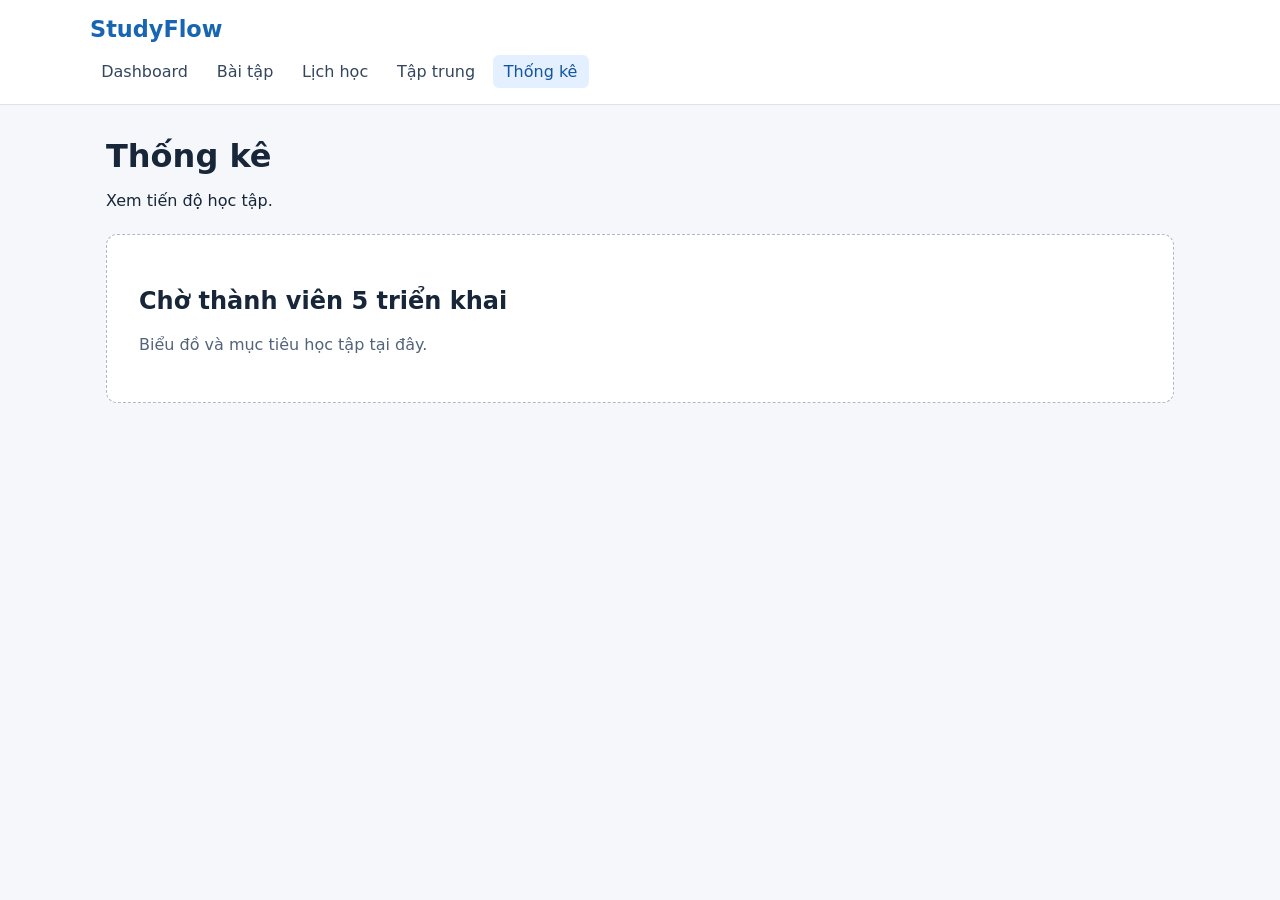
==== pages/analytics.html @ e75febb8 "chore: scaffold five StudyFlow modules" ====
<!doctype html>
<html lang="vi">
<head>
  <meta charset="utf-8">
  <meta name="viewport" content="width=device-width, initial-scale=1">
  <title>Thống kê | StudyFlow</title>
  <link rel="stylesheet" href="../css/global.css">
  <link rel="stylesheet" href="../css/analytics.css">
  <script src="../js/storage.js" defer></script>
  <script src="../js/analytics.js" defer></script>
</head>
<body>
  <header class="site-header">
    <a class="brand" href="../index.html">StudyFlow</a>
    <nav class="site-nav" aria-label="Điều hướng chính">
      <a href="../index.html">Dashboard</a>
      <a href="tasks.html">Bài tập</a>
      <a href="calendar.html">Lịch học</a>
      <a href="pomodoro.html">Tập trung</a>
      <a href="analytics.html" aria-current="page">Thống kê</a>
    </nav>
  </header>
  <main>
    <h1>Thống kê</h1>
    <p>Xem tiến độ học tập.</p>
    <section class="placeholder" aria-label="Nội dung Thống kê">
      <h2>Chờ thành viên 5 triển khai</h2>
      <p>Biểu đồ và mục tiêu học tập tại đây.</p>
    </section>
  </main>
</body>
</html>
---- css/global.css ----
:root { font-family: system-ui, sans-serif; color: #172638; background: #f5f7fb; }
* { box-sizing: border-box; }
body { margin: 0; }
.site-header { background: #fff; border-bottom: 1px solid #dbe2ec; padding: 1rem max(1rem, calc((100vw - 1100px) / 2)); }
.brand { color: #1765b3; font-size: 1.4rem; font-weight: 700; text-decoration: none; }
.site-nav { display: flex; flex-wrap: wrap; gap: .4rem; margin-top: .8rem; }
.site-nav a { color: #33465e; padding: .45rem .7rem; text-decoration: none; border-radius: .4rem; }
.site-nav a:hover, .site-nav a[aria-current="page"] { background: #e4efff; color: #12569d; }
main { max-width: 1100px; margin: 2rem auto; padding: 0 1rem; }
h1 { margin-bottom: .3rem; }
.placeholder { background: #fff; border: 1px dashed #aab9cc; border-radius: .7rem; margin-top: 1.5rem; padding: 2rem; }
.placeholder p { color: #52637a; }
---- css/analytics.css ----
/* Giao diện Thống kê – thành viên 5 */
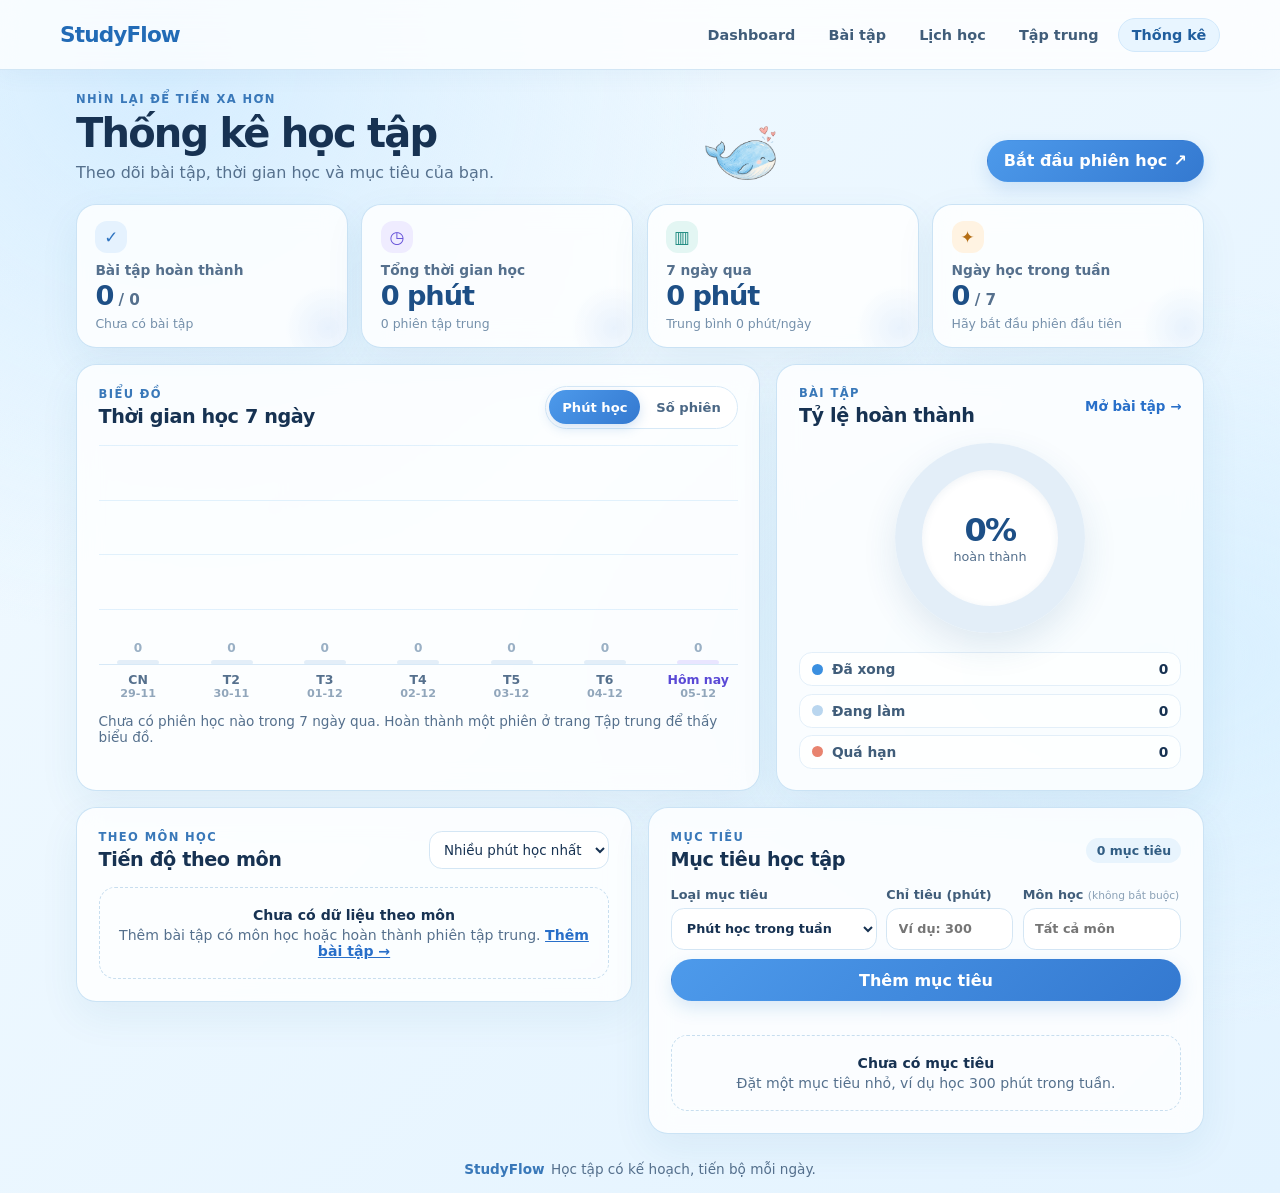
==== commit bca701ff: "feat(analytics): add study statistics, 7-day chart, subject progress and goals - Stat cards: complet" ====
--- a/pages/analytics.html
+++ b/pages/analytics.html
@@ -3,10 +3,18 @@
 <head>
   <meta charset="utf-8">
   <meta name="viewport" content="width=device-width, initial-scale=1">
-  <title>Thống kê | StudyFlow</title>
-  <link rel="stylesheet" href="../css/global.css">
-  <link rel="stylesheet" href="../css/analytics.css">
+  <meta name="description" content="Thống kê bài tập đã hoàn thành, tổng thời gian học, biểu đồ 7 ngày, tiến độ theo môn và mục tiêu học tập trong StudyFlow.">
+  <meta name="theme-color" content="#eaf6ff">
+  <meta property="og:type" content="website">
+  <meta property="og:site_name" content="StudyFlow">
+  <meta property="og:title" content="Thống kê học tập | StudyFlow">
+  <meta property="og:description" content="Theo dõi bài tập hoàn thành, thời gian học 7 ngày, tiến độ theo môn và mục tiêu học tập.">
+  <title>Thống kê học tập | StudyFlow</title>
+  <link rel="icon" href="../assets/favicon.svg" type="image/svg+xml">
+  <link rel="stylesheet" href="../css/global.css?v=3">
+  <link rel="stylesheet" href="../css/analytics.css?v=1">
   <script src="../js/storage.js" defer></script>
+  <script src="../js/common.js" defer></script>
   <script src="../js/analytics.js" defer></script>
 </head>
 <body>
@@ -17,16 +25,118 @@
       <a href="tasks.html">Bài tập</a>
       <a href="calendar.html">Lịch học</a>
       <a href="pomodoro.html">Tập trung</a>
-      <a href="analytics.html" aria-current="page">Thống kê</a>
+      <a href="analytics.html">Thống kê</a>
     </nav>
   </header>
-  <main>
-    <h1>Thống kê</h1>
-    <p>Xem tiến độ học tập.</p>
-    <section class="placeholder" aria-label="Nội dung Thống kê">
-      <h2>Chờ thành viên 5 triển khai</h2>
-      <p>Biểu đồ và mục tiêu học tập tại đây.</p>
+  <main class="analytics-page">
+    <section class="module-heading" aria-labelledby="analytics-title">
+      <div><p class="module-eyebrow">NHÌN LẠI ĐỂ TIẾN XA HƠN</p><h1 id="analytics-title">Thống kê học tập</h1><p id="analytics-subtitle">Theo dõi bài tập, thời gian học và mục tiêu của bạn.</p></div>
+      <img class="studyflow-sketch" src="../images/whale-pencil.png" alt="" width="900" height="698" decoding="async">
+      <a class="module-link" href="pomodoro.html">Bắt đầu phiên học <span aria-hidden="true">↗</span></a>
     </section>
+
+    <section class="analytics-stats" aria-label="Chỉ số chính">
+      <article class="analytics-stat">
+        <span class="analytics-stat-icon" aria-hidden="true">✓</span>
+        <p>Bài tập hoàn thành</p>
+        <strong><span id="stat-completed">0</span><small id="stat-total"> / 0</small></strong>
+        <span class="analytics-stat-note" id="stat-completed-note">Chưa có bài tập</span>
+      </article>
+      <article class="analytics-stat">
+        <span class="analytics-stat-icon analytics-stat-icon--violet" aria-hidden="true">◷</span>
+        <p>Tổng thời gian học</p>
+        <strong id="stat-total-minutes">0 phút</strong>
+        <span class="analytics-stat-note" id="stat-session-note">0 phiên tập trung</span>
+      </article>
+      <article class="analytics-stat">
+        <span class="analytics-stat-icon analytics-stat-icon--teal" aria-hidden="true">▥</span>
+        <p>7 ngày qua</p>
+        <strong id="stat-week-minutes">0 phút</strong>
+        <span class="analytics-stat-note" id="stat-week-note">Trung bình 0 phút/ngày</span>
+      </article>
+      <article class="analytics-stat">
+        <span class="analytics-stat-icon analytics-stat-icon--amber" aria-hidden="true">✦</span>
+        <p>Ngày học trong tuần</p>
+        <strong><span id="stat-active-days">0</span><small> / 7</small></strong>
+        <span class="analytics-stat-note" id="stat-active-note">Hãy bắt đầu phiên đầu tiên</span>
+      </article>
+    </section>
+
+    <div class="analytics-grid analytics-grid--top">
+      <section class="analytics-panel" aria-labelledby="chart-title">
+        <div class="analytics-panel-heading">
+          <div><p class="module-eyebrow">BIỂU ĐỒ</p><h2 id="chart-title">Thời gian học 7 ngày</h2></div>
+          <div class="segmented" role="group" aria-label="Chọn chỉ số biểu đồ">
+            <button type="button" class="segmented-button" id="chart-metric-minutes" data-metric="minutes" aria-pressed="true">Phút học</button>
+            <button type="button" class="segmented-button" id="chart-metric-sessions" data-metric="sessions" aria-pressed="false">Số phiên</button>
+          </div>
+        </div>
+        <ol class="week-chart" id="week-chart" aria-describedby="chart-summary"></ol>
+        <ol class="week-chart-labels" id="week-chart-labels" aria-hidden="true"></ol>
+        <p class="chart-summary" id="chart-summary" aria-live="polite"></p>
+      </section>
+
+      <section class="analytics-panel completion-panel" aria-labelledby="completion-title">
+        <div class="analytics-panel-heading">
+          <div><p class="module-eyebrow">BÀI TẬP</p><h2 id="completion-title">Tỷ lệ hoàn thành</h2></div>
+          <a class="analytics-text-link" href="tasks.html">Mở bài tập <span aria-hidden="true">→</span></a>
+        </div>
+        <div class="completion-body">
+          <div class="completion-ring" id="completion-ring" role="img" aria-label="Chưa có bài tập">
+            <div class="completion-ring-center"><strong id="completion-rate">0%</strong><span>hoàn thành</span></div>
+          </div>
+          <ul class="completion-legend">
+            <li><span class="legend-dot legend-dot--done" aria-hidden="true"></span>Đã xong<strong id="legend-completed">0</strong></li>
+            <li><span class="legend-dot legend-dot--pending" aria-hidden="true"></span>Đang làm<strong id="legend-pending">0</strong></li>
+            <li><span class="legend-dot legend-dot--overdue" aria-hidden="true"></span>Quá hạn<strong id="legend-overdue">0</strong></li>
+          </ul>
+        </div>
+      </section>
+    </div>
+
+    <div class="analytics-grid">
+      <section class="analytics-panel" aria-labelledby="subjects-title">
+        <div class="analytics-panel-heading">
+          <div><p class="module-eyebrow">THEO MÔN HỌC</p><h2 id="subjects-title">Tiến độ theo môn</h2></div>
+          <label class="subject-sort"><span class="sr-only">Sắp xếp môn học</span>
+            <select id="subject-sort">
+              <option value="minutes">Nhiều phút học nhất</option>
+              <option value="tasks">Nhiều bài tập nhất</option>
+              <option value="progress">Tiến độ thấp nhất</option>
+              <option value="name">Tên môn A–Z</option>
+            </select>
+          </label>
+        </div>
+        <ul class="subject-list" id="subject-list" aria-live="polite"></ul>
+      </section>
+
+      <section class="analytics-panel" aria-labelledby="goals-title">
+        <div class="analytics-panel-heading">
+          <div><p class="module-eyebrow">MỤC TIÊU</p><h2 id="goals-title">Mục tiêu học tập</h2></div>
+          <span class="goal-count" id="goal-count">0 mục tiêu</span>
+        </div>
+        <form id="goal-form" class="goal-form" novalidate>
+          <label for="goal-type"><span>Loại mục tiêu</span>
+            <select id="goal-type" name="type">
+              <option value="weekly-minutes">Phút học trong tuần</option>
+              <option value="daily-minutes">Phút học hôm nay</option>
+              <option value="completed-tasks">Số bài tập hoàn thành</option>
+            </select>
+          </label>
+          <label for="goal-target"><span id="goal-target-label">Chỉ tiêu (phút)</span>
+            <input id="goal-target" name="target" type="number" min="1" max="10000" step="1" inputmode="numeric" required placeholder="Ví dụ: 300">
+          </label>
+          <label for="goal-subject"><span>Môn học <small>(không bắt buộc)</small></span>
+            <input id="goal-subject" name="subject" type="text" maxlength="60" list="goal-subject-options" autocomplete="off" placeholder="Tất cả môn">
+            <datalist id="goal-subject-options"></datalist>
+          </label>
+          <button class="button-primary" id="goal-submit" type="submit">Thêm mục tiêu</button>
+        </form>
+        <p id="goal-feedback" class="goal-feedback" aria-live="polite"></p>
+        <ul class="goal-list" id="goal-list" aria-label="Danh sách mục tiêu"></ul>
+      </section>
+    </div>
   </main>
+  <footer class="site-footer"><strong>StudyFlow</strong><span>Học tập có kế hoạch, tiến bộ mỗi ngày.</span></footer>
 </body>
 </html>
--- a/css/global.css
+++ b/css/global.css
@@ -1,12 +1,56 @@
-:root { font-family: system-ui, sans-serif; color: #172638; background: #f5f7fb; }
+:root {
+  color-scheme: light;
+  font-family: Inter, ui-sans-serif, system-ui, -apple-system, BlinkMacSystemFont, "Segoe UI", sans-serif;
+  color: #173252;
+  background: #eaf6ff;
+  font-synthesis: none;
+  text-rendering: optimizeLegibility;
+  --sky-50: #f5fbff;
+  --sky-100: #e7f4ff;
+  --sky-200: #cfe8fb;
+  --sky-500: #438be8;
+  --sky-600: #286fc9;
+  --ink: #173252;
+  --muted: #55708d;
+  --line: #d7e9f7;
+  --surface: rgb(255 255 255 / 82%);
+  --radius: 1.25rem;
+}
 * { box-sizing: border-box; }
-body { margin: 0; }
-.site-header { background: #fff; border-bottom: 1px solid #dbe2ec; padding: 1rem max(1rem, calc((100vw - 1100px) / 2)); }
-.brand { color: #1765b3; font-size: 1.4rem; font-weight: 700; text-decoration: none; }
-.site-nav { display: flex; flex-wrap: wrap; gap: .4rem; margin-top: .8rem; }
-.site-nav a { color: #33465e; padding: .45rem .7rem; text-decoration: none; border-radius: .4rem; }
-.site-nav a:hover, .site-nav a[aria-current="page"] { background: #e4efff; color: #12569d; }
-main { max-width: 1100px; margin: 2rem auto; padding: 0 1rem; }
-h1 { margin-bottom: .3rem; }
-.placeholder { background: #fff; border: 1px dashed #aab9cc; border-radius: .7rem; margin-top: 1.5rem; padding: 2rem; }
-.placeholder p { color: #52637a; }
+body { min-width: 320px; min-height: 100vh; margin: 0; background: radial-gradient(ellipse at 12% 5%, #d5edff 0, transparent 36%), radial-gradient(ellipse at 90% 55%, #d9f0ff 0, transparent 40%), linear-gradient(135deg, #f2faff, #e3f3ff); color: var(--ink); }
+button, input, select { font: inherit; }
+button, a, select { -webkit-tap-highlight-color: transparent; }
+a { color: var(--sky-600); }
+:focus-visible { outline: 3px solid #65a8ef; outline-offset: 3px; }
+.site-header { position: relative; z-index: 5; display: flex; min-height: 70px; align-items: center; justify-content: space-between; gap: 1rem; border-bottom: 1px solid rgb(202 226 244 / 85%); padding: .7rem max(1rem, calc((100vw - 1160px) / 2)); background: rgb(255 255 255 / 78%); box-shadow: 0 5px 24px rgb(50 106 154 / 5%); backdrop-filter: blur(16px); }
+.brand { color: #226bb6; font-size: 1.35rem; font-weight: 800; letter-spacing: -.04em; text-decoration: none; }
+.site-nav { display: flex; flex-wrap: wrap; justify-content: flex-end; gap: .35rem; margin: 0; }
+.site-nav a { border: 1px solid transparent; border-radius: 999px; padding: .5rem .8rem; color: #405d7a; font-size: .9rem; font-weight: 650; text-decoration: none; transition: background .18s ease, color .18s ease; }
+.site-nav a:hover, .site-nav a[aria-current="page"] { border-color: #d1e8fb; background: #e8f5ff; color: #205e9e; }
+main { max-width: 1160px; margin: 1rem auto; padding: 0 1rem; }
+.module-heading { display: flex; align-items: end; justify-content: space-between; gap: 1rem; margin-bottom: 1.4rem; }
+.module-heading .studyflow-sketch { width: 84px; height: 58px; flex: 0 0 auto; object-fit: contain; }
+.module-heading h1 { margin: .25rem 0; font-size: clamp(1.8rem, 4vw, 2.5rem); letter-spacing: -.045em; }
+.module-heading p:last-child { margin: .4rem 0 0; color: var(--muted); }
+.module-eyebrow { margin: 0; color: #3978b9; font-size: .72rem; font-weight: 800; letter-spacing: .12em; }
+.module-link, .button-primary, .button-quiet, .icon-button { display: inline-flex; min-height: 42px; align-items: center; justify-content: center; gap: .4rem; border: 1px solid var(--line); border-radius: 999px; padding: .65rem 1rem; font-weight: 700; text-decoration: none; cursor: pointer; }
+.module-link, .button-primary { border-color: transparent; color: #fff; background: linear-gradient(135deg, #4d9aeb, #3479d0); box-shadow: 0 7px 18px rgb(53 127 204 / 18%); }
+.button-quiet, .icon-button { color: #315c83; background: rgb(255 255 255 / 78%); }
+.icon-button { width: 42px; padding: .5rem; font-size: 1.3rem; }
+.site-footer { display: flex; flex-wrap: wrap; justify-content: center; gap: .4rem; padding: .7rem 1rem 1rem; color: var(--muted); font-size: .85rem; }
+.site-footer strong { color: #3978b9; }
+.sr-only { position: absolute; width: 1px; height: 1px; overflow: hidden; clip: rect(0, 0, 0, 0); white-space: nowrap; clip-path: inset(50%); }
+@media (max-width: 700px) {
+  .site-header { align-items: flex-start; flex-direction: column; gap: .45rem; padding: .8rem 1rem; }
+  .site-nav { justify-content: flex-start; gap: .2rem; }
+  .site-nav a { padding: .45rem .65rem; font-size: .84rem; }
+  main { margin: 1.25rem auto; }
+  .module-heading { align-items: flex-start; flex-direction: column; }
+  .module-heading .studyflow-sketch { align-self: center; width: 68px; height: 46px; }
+}
+@media (min-width: 1000px) and (max-height: 760px) {
+  .site-header { min-height: 60px; padding-block: .4rem; }
+  main { margin-block: .55rem; }
+  .site-footer { padding-block: .25rem .55rem; }
+}
+@media (prefers-reduced-motion: reduce) { *, *::before, *::after { scroll-behavior: auto !important; transition-duration: .01ms !important; animation-duration: .01ms !important; animation-iteration-count: 1 !important; } }
--- a/css/analytics.css
+++ b/css/analytics.css
@@ -1 +1,156 @@
-/* Giao diện Thống kê – thành viên 5 */
+/* Giao diện Thống kê – thành viên 5 (Vũ Trường Giang) */
+.analytics-page {
+  --done: #3a8fe0;
+  --done-2: #5fb2f2;
+  --pending: #b9d6ef;
+  --overdue: #e8836f;
+  --violet: #7c6cf0;
+  --teal: #2fa59a;
+  --amber: #d48a2c;
+  padding-top: .4rem;
+}
+
+/* Thẻ chỉ số */
+.analytics-stats { display: grid; grid-template-columns: repeat(4, minmax(0, 1fr)); gap: .85rem; margin-bottom: 1rem; }
+.analytics-stat, .analytics-panel { border: 1px solid rgb(198 224 244 / 90%); border-radius: var(--radius); background: var(--surface); box-shadow: 0 14px 40px rgb(34 94 143 / 7%); backdrop-filter: blur(12px); }
+.analytics-stat { position: relative; overflow: hidden; padding: 1rem 1.15rem; animation: analytics-rise .45s ease both; transition: transform .2s ease, box-shadow .2s ease; }
+.analytics-stat:nth-child(2) { animation-delay: .05s; }
+.analytics-stat:nth-child(3) { animation-delay: .1s; }
+.analytics-stat:nth-child(4) { animation-delay: .15s; }
+.analytics-stat:hover { transform: translateY(-2px); box-shadow: 0 18px 44px rgb(34 94 143 / 12%); }
+.analytics-stat::after { position: absolute; right: -1.6rem; bottom: -1.6rem; width: 5.5rem; height: 5.5rem; border-radius: 50%; background: radial-gradient(circle, rgb(67 139 232 / 10%), transparent 70%); content: ""; }
+.analytics-stat-icon { display: inline-grid; width: 2rem; height: 2rem; place-items: center; border-radius: .75rem; color: #2f74c0; background: #e5f2fe; font-size: 1.05rem; font-weight: 800; }
+.analytics-stat-icon--violet { color: #6450d8; background: #efecff; }
+.analytics-stat-icon--teal { color: #1f8a80; background: #e3f6f3; }
+.analytics-stat-icon--amber { color: #b56f16; background: #fff3e2; }
+.analytics-stat > p { margin: .55rem 0 .15rem; color: var(--muted); font-size: .86rem; font-weight: 650; }
+.analytics-stat > strong { display: block; color: #1d4f86; font-size: 1.7rem; letter-spacing: -.04em; line-height: 1.15; font-variant-numeric: tabular-nums; }
+.analytics-stat > strong small { color: var(--muted); font-size: .95rem; font-weight: 650; letter-spacing: 0; }
+.analytics-stat-note { display: block; margin-top: .25rem; color: #7590ab; font-size: .78rem; }
+
+/* Lưới và khung */
+.analytics-grid { display: grid; grid-template-columns: repeat(2, minmax(0, 1fr)); align-items: start; gap: 1rem; margin-bottom: 1rem; }
+.analytics-grid--top { grid-template-columns: minmax(0, 1.6fr) minmax(260px, 1fr); align-items: stretch; }
+.analytics-panel { min-width: 0; padding: clamp(1rem, 2vw, 1.35rem); animation: analytics-rise .5s .1s ease both; }
+.analytics-panel-heading { display: flex; flex-wrap: wrap; align-items: center; justify-content: space-between; gap: .75rem; margin-bottom: 1rem; }
+.analytics-panel-heading h2 { margin: .25rem 0 0; font-size: 1.2rem; letter-spacing: -.02em; }
+.analytics-text-link { color: var(--sky-600); font-size: .84rem; font-weight: 700; text-decoration: none; }
+.analytics-text-link:hover { text-decoration: underline; }
+
+/* Nút chọn chỉ số */
+.segmented { display: inline-flex; gap: .2rem; border: 1px solid var(--line); border-radius: 999px; padding: .2rem; background: rgb(255 255 255 / 80%); }
+.segmented-button { min-height: 34px; border: 0; border-radius: 999px; padding: .35rem .8rem; color: #4a6785; background: transparent; font-size: .82rem; font-weight: 700; cursor: pointer; transition: background .18s ease, color .18s ease; }
+.segmented-button:hover { color: #205e9e; }
+.segmented-button[aria-pressed="true"] { color: #fff; background: linear-gradient(135deg, #4d9aeb, #3479d0); box-shadow: 0 4px 12px rgb(53 127 204 / 22%); }
+
+/* Biểu đồ 7 ngày */
+.week-chart { position: relative; display: grid; grid-template-columns: repeat(7, minmax(0, 1fr)); align-items: end; gap: clamp(.35rem, 1.4vw, .9rem); height: 220px; margin: 0; border-bottom: 1px solid var(--line); padding: 1.4rem 0 0; list-style: none; background: repeating-linear-gradient(to top, transparent 0, transparent calc(25% - 1px), rgb(207 232 251 / 60%) calc(25% - 1px), rgb(207 232 251 / 60%) 25%); }
+.week-chart-item { display: flex; height: 100%; flex-direction: column; align-items: center; justify-content: flex-end; gap: .3rem; }
+.week-chart-value { color: #315c83; font-size: .76rem; font-weight: 750; font-variant-numeric: tabular-nums; }
+.week-chart-bar { width: min(100%, 2.6rem); height: var(--bar, 0%); min-height: 4px; border-radius: .7rem .7rem .3rem .3rem; background: linear-gradient(180deg, var(--done-2), var(--done)); box-shadow: 0 8px 18px rgb(58 143 224 / 22%); transform-origin: bottom; animation: analytics-bar .6s cubic-bezier(.2, .8, .2, 1) both; transition: height .4s ease, filter .18s ease; }
+.week-chart-item:nth-child(2) .week-chart-bar { animation-delay: .04s; }
+.week-chart-item:nth-child(3) .week-chart-bar { animation-delay: .08s; }
+.week-chart-item:nth-child(4) .week-chart-bar { animation-delay: .12s; }
+.week-chart-item:nth-child(5) .week-chart-bar { animation-delay: .16s; }
+.week-chart-item:nth-child(6) .week-chart-bar { animation-delay: .2s; }
+.week-chart-item:nth-child(7) .week-chart-bar { animation-delay: .24s; }
+.week-chart-item.is-empty .week-chart-bar { background: #e3eef8; box-shadow: none; }
+.week-chart-item.is-empty .week-chart-value { color: #9ab0c5; }
+.week-chart-item.is-today .week-chart-bar { background: linear-gradient(180deg, #8b7ff5, var(--violet)); box-shadow: 0 8px 18px rgb(124 108 240 / 28%); }
+.week-chart-item.is-today.is-empty .week-chart-bar { background: #e9e5ff; box-shadow: none; }
+.week-chart-item:hover .week-chart-bar { filter: brightness(1.07) saturate(1.1); }
+.week-chart-labels { display: grid; grid-template-columns: repeat(7, minmax(0, 1fr)); gap: clamp(.35rem, 1.4vw, .9rem); margin: .45rem 0 0; padding: 0; list-style: none; }
+.week-chart-labels li { display: grid; color: var(--muted); font-size: .78rem; font-weight: 700; text-align: center; }
+.week-chart-labels li small { color: #91a6bb; font-size: .7rem; font-weight: 600; }
+.week-chart-labels li.is-today { color: #5a49d6; }
+.chart-summary { min-height: 1.2em; margin: .85rem 0 0; color: var(--muted); font-size: .85rem; }
+.chart-summary strong { color: var(--ink); }
+
+/* Vòng hoàn thành */
+.completion-panel { display: flex; flex-direction: column; }
+.completion-body { display: flex; flex: 1; flex-direction: column; align-items: center; justify-content: center; gap: 1.2rem; }
+.completion-ring { --done-deg: 0deg; --pending-deg: 0deg; --overdue-deg: 0deg; --a: var(--done-deg); --b: calc(var(--done-deg) + var(--pending-deg)); --c: calc(var(--b) + var(--overdue-deg)); position: relative; display: grid; width: min(190px, 60vw); aspect-ratio: 1; place-items: center; border-radius: 50%; background: conic-gradient(var(--done) 0 var(--a), var(--pending) var(--a) var(--b), var(--overdue) var(--b) var(--c), #e3eef8 var(--c) 360deg); box-shadow: 0 14px 34px rgb(34 94 143 / 12%); animation: analytics-spin-in .7s cubic-bezier(.2, .8, .2, 1) both; }
+.completion-ring.is-empty { background: conic-gradient(#e3eef8 0 360deg); }
+.completion-ring-center { display: grid; width: 72%; aspect-ratio: 1; place-content: center; border-radius: 50%; background: #fff; box-shadow: inset 0 2px 8px rgb(34 94 143 / 8%); text-align: center; }
+.completion-ring-center strong { color: #1d4f86; font-size: 2rem; letter-spacing: -.05em; font-variant-numeric: tabular-nums; }
+.completion-ring-center span { color: var(--muted); font-size: .8rem; }
+.completion-legend { display: grid; width: 100%; gap: .45rem; margin: 0; padding: 0; list-style: none; }
+.completion-legend li { display: flex; align-items: center; gap: .55rem; border: 1px solid #e3eff9; border-radius: .8rem; padding: .5rem .75rem; color: #405d7a; background: rgb(255 255 255 / 70%); font-size: .86rem; font-weight: 600; }
+.completion-legend strong { margin-left: auto; color: var(--ink); font-variant-numeric: tabular-nums; }
+.legend-dot { width: .7rem; height: .7rem; flex: 0 0 auto; border-radius: 50%; }
+.legend-dot--done { background: var(--done); }
+.legend-dot--pending { background: var(--pending); }
+.legend-dot--overdue { background: var(--overdue); }
+
+/* Tiến độ theo môn */
+.subject-sort select { min-height: 38px; border: 1px solid #d4e6f4; border-radius: .8rem; padding: .4rem .65rem; color: var(--ink); background: #fff; font-size: .84rem; }
+.subject-list, .goal-list { display: grid; gap: .65rem; margin: 0; padding: 0; list-style: none; }
+.subject-item { display: grid; gap: .5rem; border: 1px solid #dfedf8; border-radius: 1rem; padding: .8rem .9rem; background: rgb(255 255 255 / 78%); transition: border-color .18s ease, transform .18s ease; }
+.subject-item:hover { border-color: #c4def3; transform: translateX(2px); }
+.subject-row { display: flex; align-items: baseline; justify-content: space-between; gap: .75rem; }
+.subject-name { display: flex; min-width: 0; align-items: center; gap: .5rem; margin: 0; font-size: .95rem; }
+.subject-name span:last-child { overflow: hidden; text-overflow: ellipsis; white-space: nowrap; }
+.subject-swatch { width: .65rem; height: .65rem; flex: 0 0 auto; border-radius: .25rem; background: var(--swatch, var(--done)); }
+.subject-minutes { flex: 0 0 auto; color: #315c83; font-size: .82rem; font-weight: 750; font-variant-numeric: tabular-nums; }
+.subject-meta { display: flex; flex-wrap: wrap; justify-content: space-between; gap: .3rem .75rem; margin: 0; color: var(--muted); font-size: .78rem; }
+.progress-track { overflow: hidden; height: .5rem; border-radius: 999px; background: #e7f1fa; }
+.progress-fill { display: block; width: 0; height: 100%; border-radius: inherit; background: linear-gradient(90deg, var(--swatch, var(--done)), color-mix(in srgb, var(--swatch, var(--done)) 65%, #fff)); transform-origin: left; animation: analytics-grow .7s cubic-bezier(.2, .8, .2, 1) both; }
+
+/* Mục tiêu */
+.goal-count { border-radius: 999px; padding: .3rem .65rem; color: #315d83; background: #e8f4fd; font-size: .78rem; font-weight: 700; }
+.goal-form { display: grid; grid-template-columns: minmax(0, 1.3fr) minmax(0, .8fr) minmax(0, 1fr); align-items: end; gap: .6rem; }
+.goal-form label { display: grid; gap: .35rem; color: #405d7a; font-size: .8rem; font-weight: 650; }
+.goal-form small { color: #8aa0b6; font-weight: 500; }
+.goal-form input, .goal-form select { width: 100%; min-height: 42px; border: 1px solid #d4e6f4; border-radius: .8rem; padding: .55rem .7rem; color: var(--ink); background: #fff; }
+.goal-form input[aria-invalid="true"] { border-color: #e8a395; background: #fff9f7; }
+.goal-form .button-primary { grid-column: 1 / -1; transition: transform .18s ease, box-shadow .18s ease; }
+.goal-form .button-primary:hover { transform: translateY(-1px); box-shadow: 0 10px 22px rgb(53 127 204 / 26%); }
+.goal-feedback { min-height: 1.2em; margin: .55rem 0; color: #a6473d; font-size: .84rem; }
+.goal-feedback.is-success { color: #23784b; }
+.goal-item { display: grid; grid-template-columns: auto minmax(0, 1fr) auto; align-items: center; gap: .75rem; border: 1px solid #dfedf8; border-radius: 1rem; padding: .8rem .85rem; background: rgb(255 255 255 / 78%); animation: analytics-rise .35s ease both; }
+.goal-item.is-achieved { border-color: #bfe5cf; background: linear-gradient(110deg, #f1fbf5, rgb(255 255 255 / 85%)); }
+.goal-ring { --pct: 0; display: grid; width: 2.9rem; height: 2.9rem; place-items: center; border-radius: 50%; background: conic-gradient(var(--done) calc(var(--pct) * 1%), #e5f0fa 0); }
+.goal-ring span { display: grid; width: 76%; height: 76%; place-items: center; border-radius: 50%; color: #1d4f86; background: #fff; font-size: .7rem; font-weight: 800; font-variant-numeric: tabular-nums; }
+.goal-item.is-achieved .goal-ring { background: conic-gradient(#2fa36b calc(var(--pct) * 1%), #e1f3e9 0); }
+.goal-item.is-achieved .goal-ring span { color: #1f7a4d; }
+.goal-copy { min-width: 0; }
+.goal-copy h3 { overflow-wrap: anywhere; margin: 0; font-size: .92rem; }
+.goal-copy p { margin: .2rem 0 .45rem; color: var(--muted); font-size: .78rem; }
+.goal-item.is-achieved .goal-copy p { color: #23784b; }
+.goal-item .progress-fill { background: linear-gradient(90deg, var(--done), var(--done-2)); }
+.goal-item.is-achieved .progress-fill { background: linear-gradient(90deg, #2fa36b, #6fcf9b); }
+.goal-delete { border: 0; border-radius: .55rem; padding: .4rem .55rem; color: #a6473d; background: #fff0ed; font-size: .78rem; font-weight: 650; cursor: pointer; transition: background .18s ease; }
+.goal-delete:hover { background: #ffe2dc; }
+
+.analytics-empty { border: 1px dashed #c8deef; border-radius: 1rem; padding: 1.2rem; color: var(--muted); font-size: .88rem; text-align: center; }
+.analytics-empty strong { display: block; margin-bottom: .25rem; color: var(--ink); }
+.analytics-empty a { font-weight: 700; }
+
+@keyframes analytics-rise { from { opacity: 0; transform: translateY(8px); } to { opacity: 1; transform: none; } }
+@keyframes analytics-bar { from { transform: scaleY(0); } to { transform: scaleY(1); } }
+@keyframes analytics-grow { from { transform: scaleX(0); } to { transform: scaleX(1); } }
+@keyframes analytics-spin-in { from { opacity: 0; transform: rotate(-90deg) scale(.85); } to { opacity: 1; transform: none; } }
+
+@media (max-width: 1000px) {
+  .analytics-stats { grid-template-columns: repeat(2, minmax(0, 1fr)); }
+  .analytics-grid, .analytics-grid--top { grid-template-columns: 1fr; }
+}
+@media (max-width: 560px) {
+  .analytics-stats { gap: .55rem; }
+  .analytics-stat { padding: .8rem; }
+  .analytics-stat > strong { font-size: 1.4rem; }
+  .analytics-stat > p { font-size: .78rem; }
+  .week-chart { height: 180px; }
+  .week-chart-value { font-size: .68rem; }
+  .goal-form { grid-template-columns: 1fr 1fr; }
+  .goal-form label:first-child { grid-column: 1 / -1; }
+  .goal-item { grid-template-columns: auto minmax(0, 1fr); }
+  .goal-delete { grid-column: 2; justify-self: start; }
+}
+@media (min-width: 1000px) and (max-height: 760px) {
+  .module-heading { margin-bottom: .65rem; }
+  .analytics-stats { gap: .6rem; margin-bottom: .65rem; }
+  .analytics-stat { padding: .6rem .85rem; }
+  .analytics-panel { padding: .9rem; }
+  .week-chart { height: 180px; }
+}
